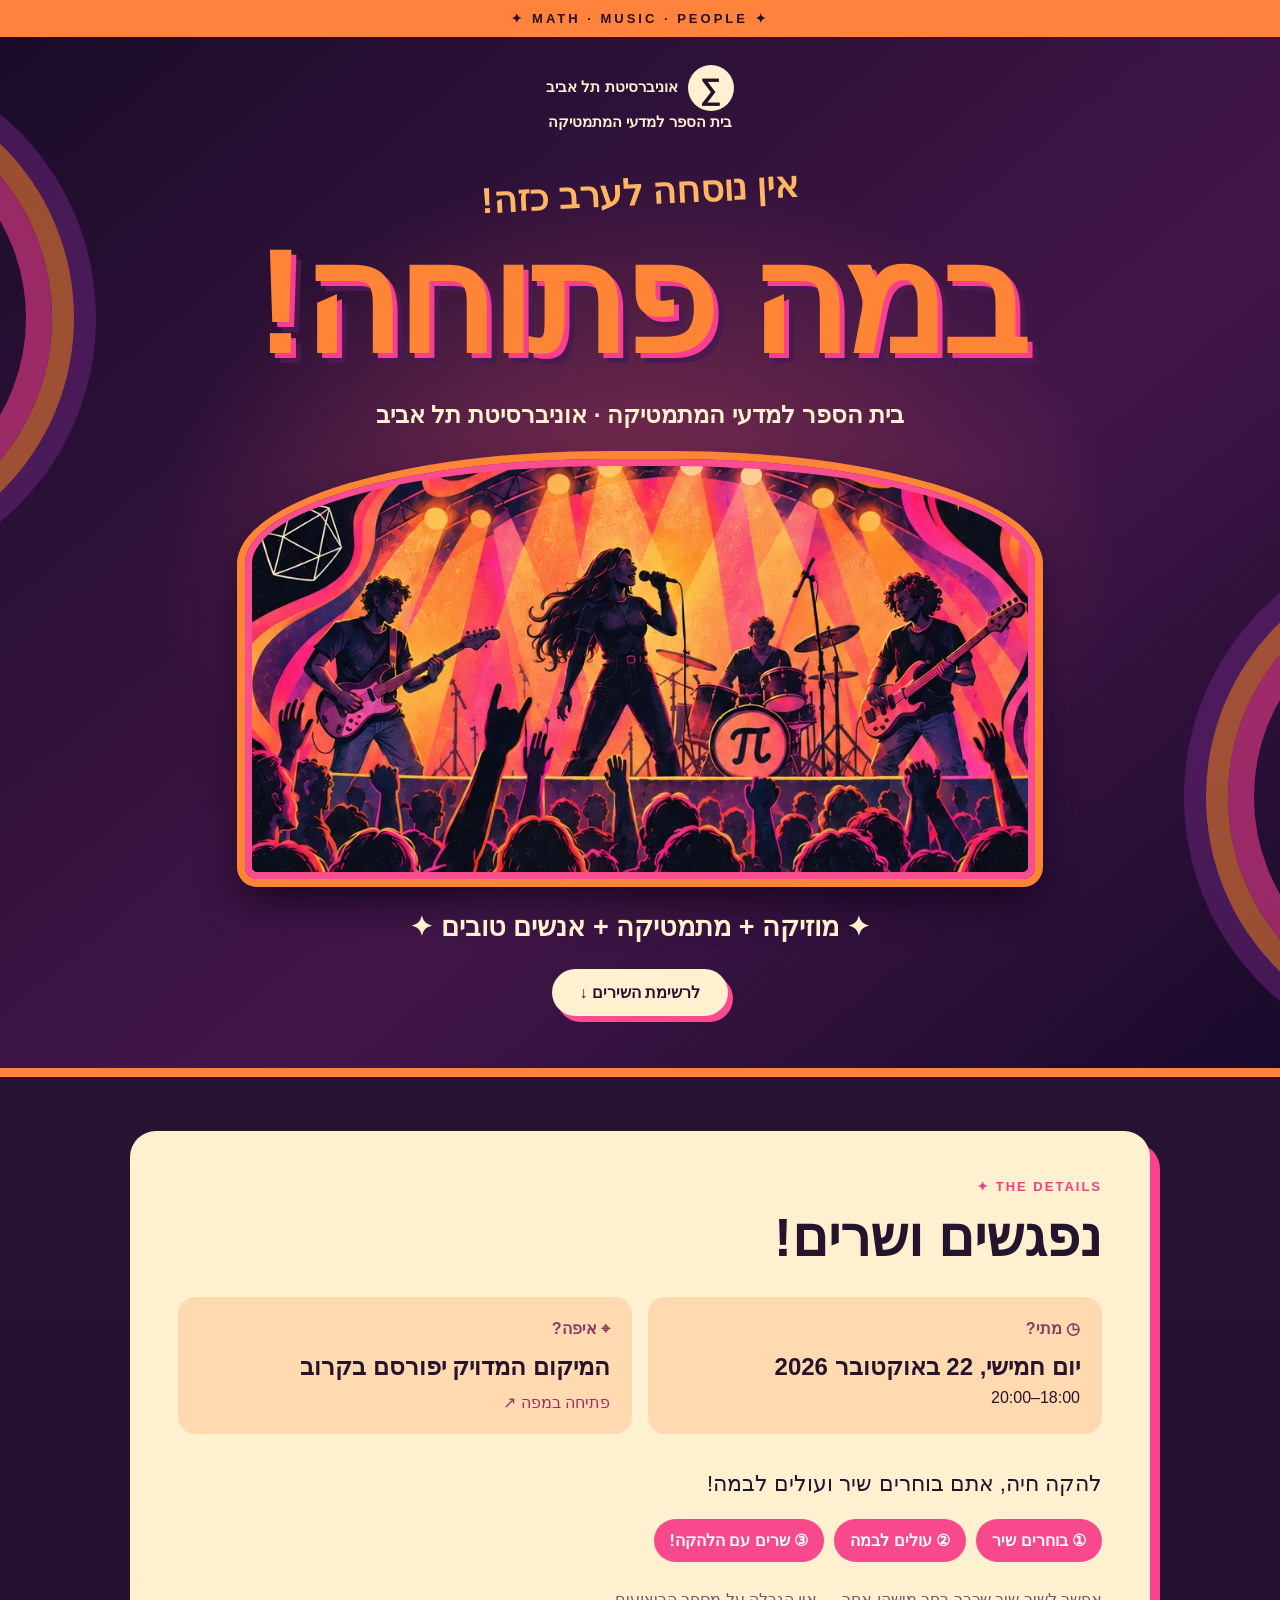
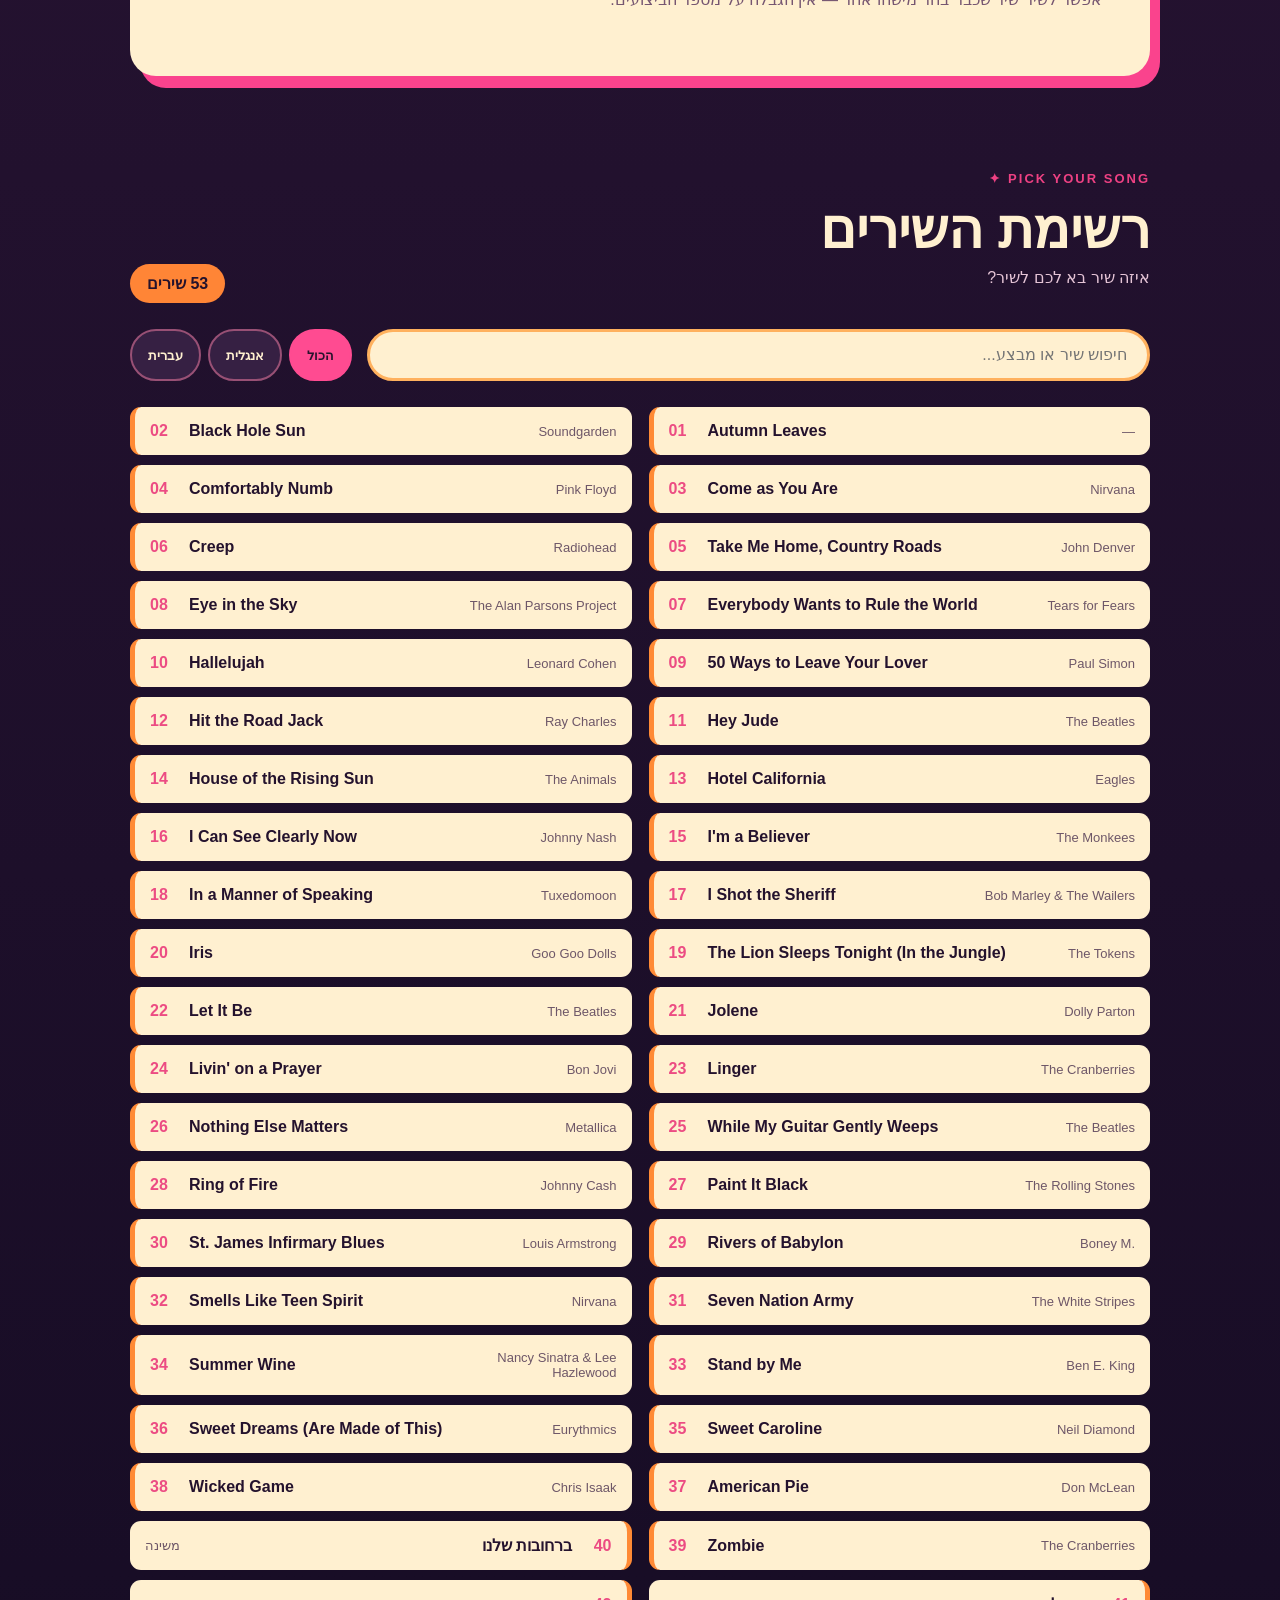
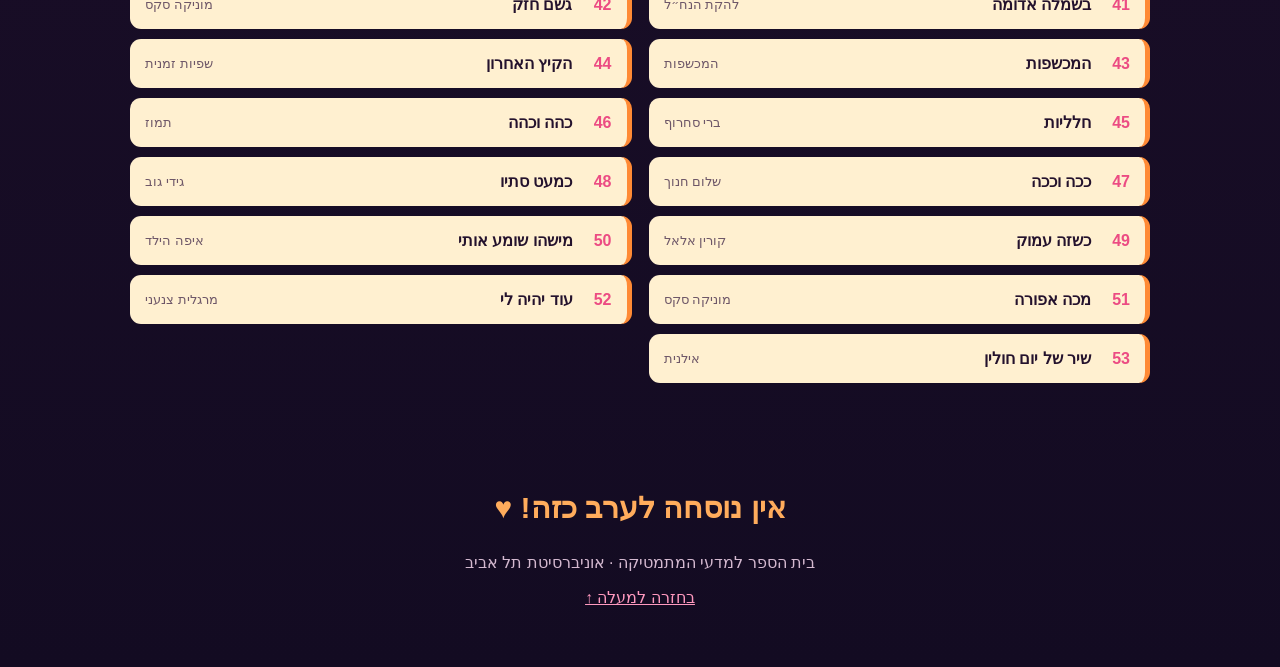
==== index.html @ fc7d05d4 "Add files via upload" ====
<!doctype html><html lang="he" dir="rtl"><head><meta charset="utf-8"><meta name="viewport" content="width=device-width,initial-scale=1"><meta name="theme-color" content="#1b0c29"><title>במה פתוחה! | בית הספר למדעי המתמטיקה</title><meta name="description" content="במה פתוחה — פרטי האירוע ורשימת השירים"><link rel="stylesheet" href="style.css"><script defer src="data.js"></script><script defer src="app.js"></script></head><body><div class="ticker">✦ MATH · MUSIC · PEOPLE ✦</div><header id="top"><div class="wrap"><div class="brand"><span class="symbol">∑</span>אוניברסיטת תל אביב<br>בית הספר למדעי המתמטיקה</div><p id="tagline" class="tagline"></p><h1 id="title"></h1><p id="organizer" class="organizer"></p><div class="stage" role="img" aria-label="להקה וקהל בהופעה"></div><p class="slogan">✦ מוזיקה + מתמטיקה + אנשים טובים ✦</p><a class="jump" href="#songs">לרשימת השירים ↓</a></div></header><main><div class="wrap"><div id="announcement" class="notice" hidden></div><section class="event"><div class="kicker">THE DETAILS ✦</div><h2>נפגשים ושרים!</h2><div class="details"><div class="detail"><small>◷ מתי?</small><strong id="date"></strong><p id="time"></p></div><div class="detail"><small>⌖ איפה?</small><strong id="location"></strong><a id="map" hidden target="_blank" rel="noopener noreferrer">פתיחה במפה ↗</a></div></div><p class="intro" id="intro"></p><div class="steps"><span>① בוחרים שיר</span><span>② עולים לבמה</span><span>③ שרים עם הלהקה!</span></div><p class="note" id="note"></p></section><section id="songs"><div class="kicker">PICK YOUR SONG ✦</div><div class="heading"><div><h2>רשימת השירים</h2><p>איזה שיר בא לכם לשיר?</p></div><b id="count"></b></div><div class="tools"><input id="search" type="search" placeholder="חיפוש שיר או מבצע..." aria-label="חיפוש שיר או מבצע"><div class="filters"><button data-lang="all" class="active">הכול</button><button data-lang="en">אנגלית</button><button data-lang="he">עברית</button></div></div><div id="list" class="song-list"></div><p id="empty" hidden>לא נמצאו שירים.</p></section><footer><h2>אין נוסחה לערב כזה! ♥</h2><p id="contact" hidden></p><p>בית הספר למדעי המתמטיקה · אוניברסיטת תל אביב</p><a href="#top">בחזרה למעלה ↑</a></footer></div></main></body></html>
---- style.css ----
*{box-sizing:border-box}html{scroll-behavior:smooth}body{margin:0;background:#1b0c29;color:#fff0d0;font-family:Arial,sans-serif}a{color:inherit}.wrap{width:min(1020px,calc(100% - 34px));margin:auto}.ticker{text-align:center;background:#ff833c;color:#27112d;padding:11px;font-size:13px;letter-spacing:3px;font-weight:900}header{overflow:hidden;position:relative;background:radial-gradient(ellipse at center,#82304f 0,transparent 53%),linear-gradient(140deg,#1b0c29,#421649 60%,#190a2a);border-bottom:9px solid #ff833c}header:before,header:after{content:'';position:absolute;border:26px solid #fc4193;box-shadow:0 0 0 22px #ff8635,0 0 0 44px #672477;width:390px;height:390px;border-radius:50%;opacity:.55}header:before{left:-390px;top:60px}header:after{right:-390px;bottom:50px}header .wrap{position:relative;z-index:1;text-align:center;padding:28px 0 52px}.brand{font-size:15px;line-height:1.5;font-weight:700}.symbol{display:inline-grid;place-items:center;width:46px;height:46px;border-radius:50%;background:#fff0d0;color:#22102c;font-size:30px;margin-left:10px;vertical-align:middle}.tagline{font-size:clamp(22px,4vw,36px);color:#ffb663;font-weight:900;margin:38px 0 5px;transform:rotate(-3deg)}h1{font-size:clamp(70px,14vw,150px);margin:0;line-height:1.1;color:#ff8536;text-shadow:5px 5px #fa3e8f,10px 10px #4a194f;letter-spacing:-4px}.organizer{font-weight:900;font-size:clamp(17px,2.5vw,24px);margin:17px 0 30px}.stage{height:clamp(230px,41vw,420px);width:min(790px,100%);margin:auto;background:url('assets/stage.webp') center 50%/cover;border:7px solid #fa4c91;border-radius:46% 46% 12px 12px/25% 25% 12px 12px;box-shadow:0 0 0 8px #ff8536,0 20px 40px #14051f}.slogan{font-size:clamp(18px,3vw,27px);font-weight:900;margin:32px 0 26px}.jump{display:inline-block;padding:14px 28px;background:#fff0d0;color:#28142f;border-radius:50px;font-weight:900;text-decoration:none;box-shadow:5px 6px #ff4a90}main{background:linear-gradient(#271332,#130b22)}main .wrap{padding-top:54px}.notice{background:#ffc56e;color:#24122c;padding:18px 22px;border-radius:16px;font-weight:bold;margin-bottom:25px}.event{background:#fff0d0;color:#24142d;border-radius:26px;padding:clamp(24px,5vw,48px);box-shadow:10px 12px #fa438d}.kicker{color:#ee4183;font-weight:900;letter-spacing:2px;font-size:13px}h2{font-size:clamp(33px,6vw,54px);margin:12px 0 28px}.details{display:grid;grid-template-columns:1fr 1fr;gap:16px}.detail{background:#ffdab0;border-radius:17px;padding:22px;min-height:130px}.detail small{display:block;font-size:16px;color:#8a3b62;font-weight:900;margin-bottom:15px}.detail strong{display:block;font-size:clamp(17px,2.3vw,24px)}.detail p{margin:8px 0 0}.detail a{display:block;color:#a02d67;margin-top:12px}.intro{font-size:22px;line-height:1.6;margin:32px 0 18px}.steps{display:flex;gap:10px;flex-wrap:wrap}.steps span{background:#f8498d;color:white;border-radius:30px;padding:12px 16px;font-weight:900}.note{color:#765671;line-height:1.6;margin-top:25px}#songs{padding:95px 0 35px}.heading{display:flex;justify-content:space-between;align-items:end;gap:12px}.heading h2{margin-bottom:7px}.heading p{color:#e5c4d6;margin-top:0}#count{background:#ff8536;color:#24122c;border-radius:30px;padding:10px 17px;white-space:nowrap}.tools{display:flex;flex-wrap:wrap;gap:15px;justify-content:space-between;margin:26px 0}.tools input{flex:1;min-width:230px;background:#fff0d0;border:3px solid #ffb15e;border-radius:40px;padding:14px 20px;font:inherit;font-size:16px}.filters{display:flex;gap:7px}.filters button{background:#362043;color:#fff0d0;border:2px solid #985075;border-radius:30px;padding:11px 16px;cursor:pointer;font-weight:900}.filters button.active{background:#ff4b91;color:#28132d;border-color:#ff4b91}.song-list{display:grid;grid-template-columns:1fr 1fr;gap:10px 17px}.song{display:flex;gap:10px;align-items:center;background:#fff0d0;color:#24122d;padding:15px;border-radius:11px;min-width:0;border-right:5px solid #ff8a35}.song[dir=ltr]{border-right:0;border-left:5px solid #ff8a35}.num{color:#ec4c83;font-weight:900;min-width:29px}.name{flex:1;overflow-wrap:anywhere}.artist{color:#6e5768;font-size:13px;max-width:39%;text-align:end;overflow-wrap:anywhere}footer{text-align:center;padding:60px 0;color:#d4b9d0}footer h2{color:#ffac5c;font-size:30px}footer a{color:#ff99bf}@media(max-width:680px){.song-list{grid-template-columns:1fr}.details{grid-template-columns:1fr}.heading{align-items:center}.tools input{width:100%}.filters{width:100%}.filters button{flex:1}.song{padding:13px}.stage{height:230px}h1{letter-spacing:-2px}}
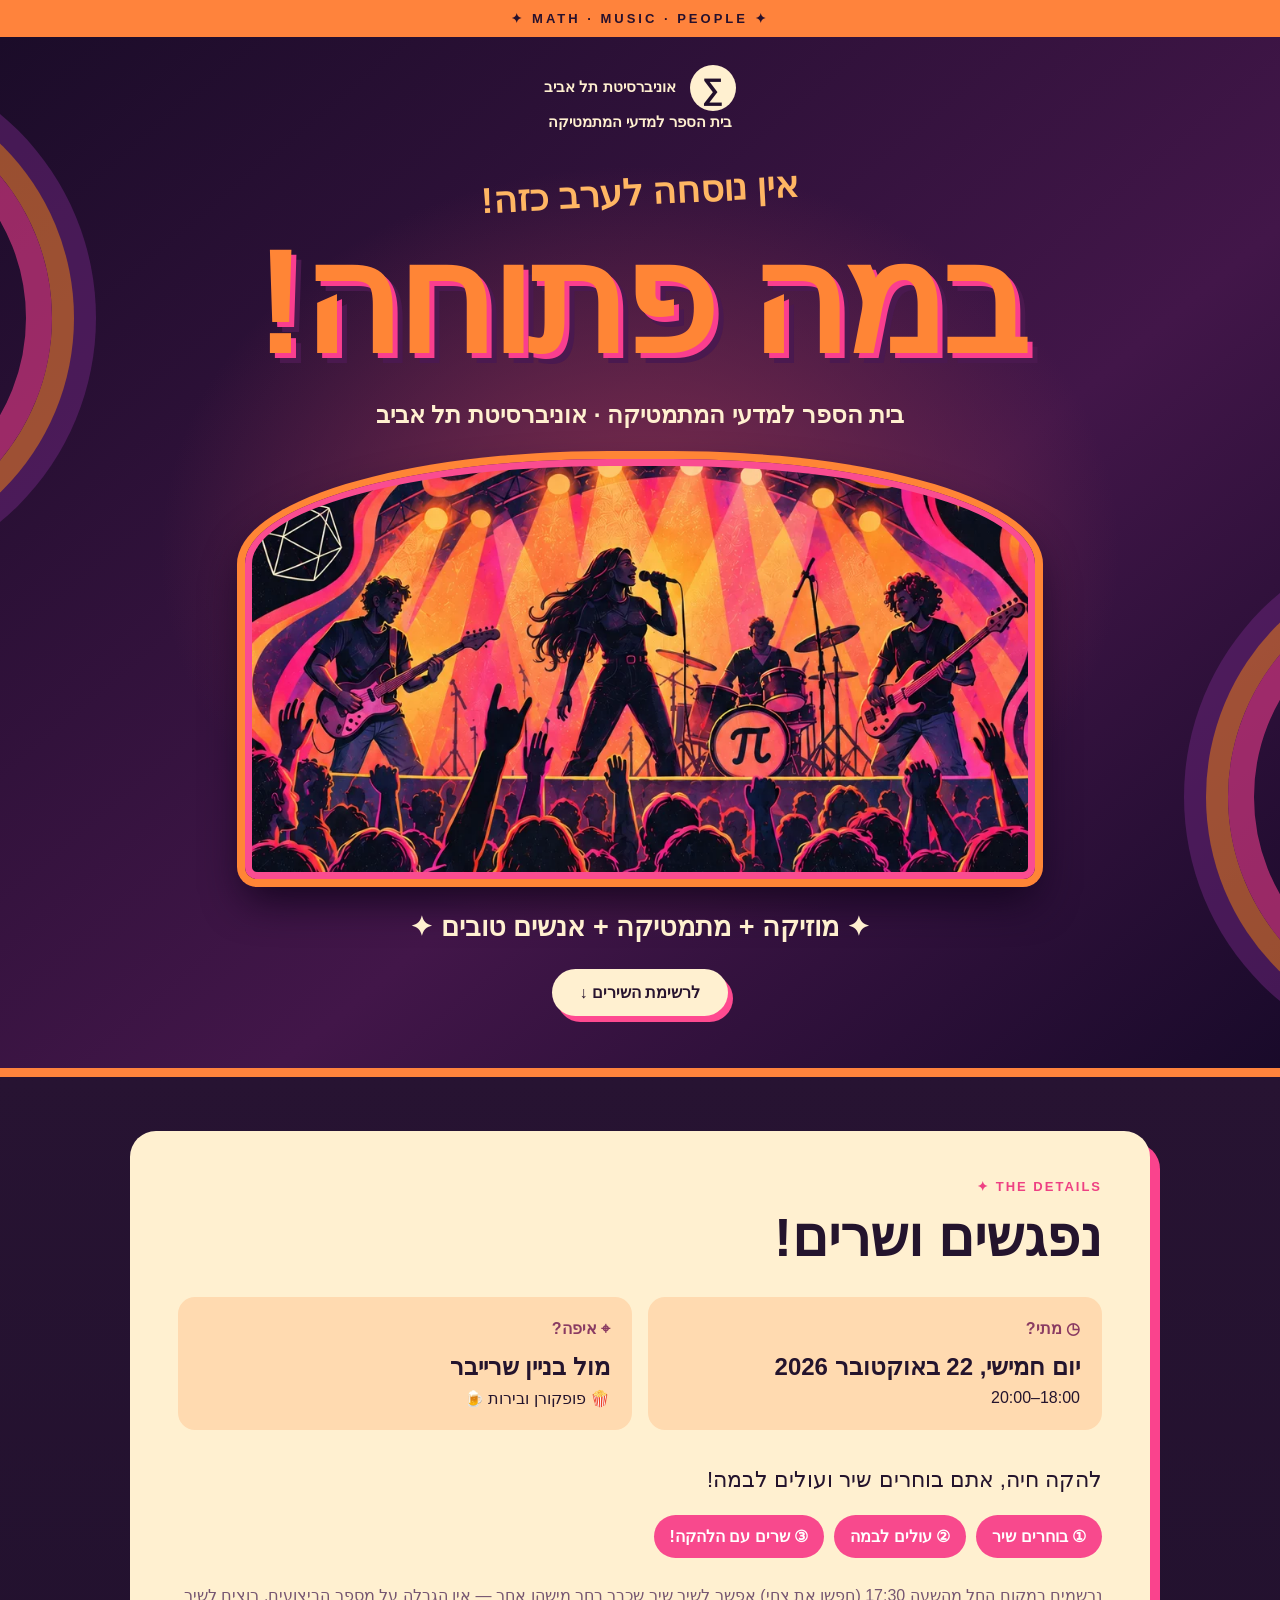
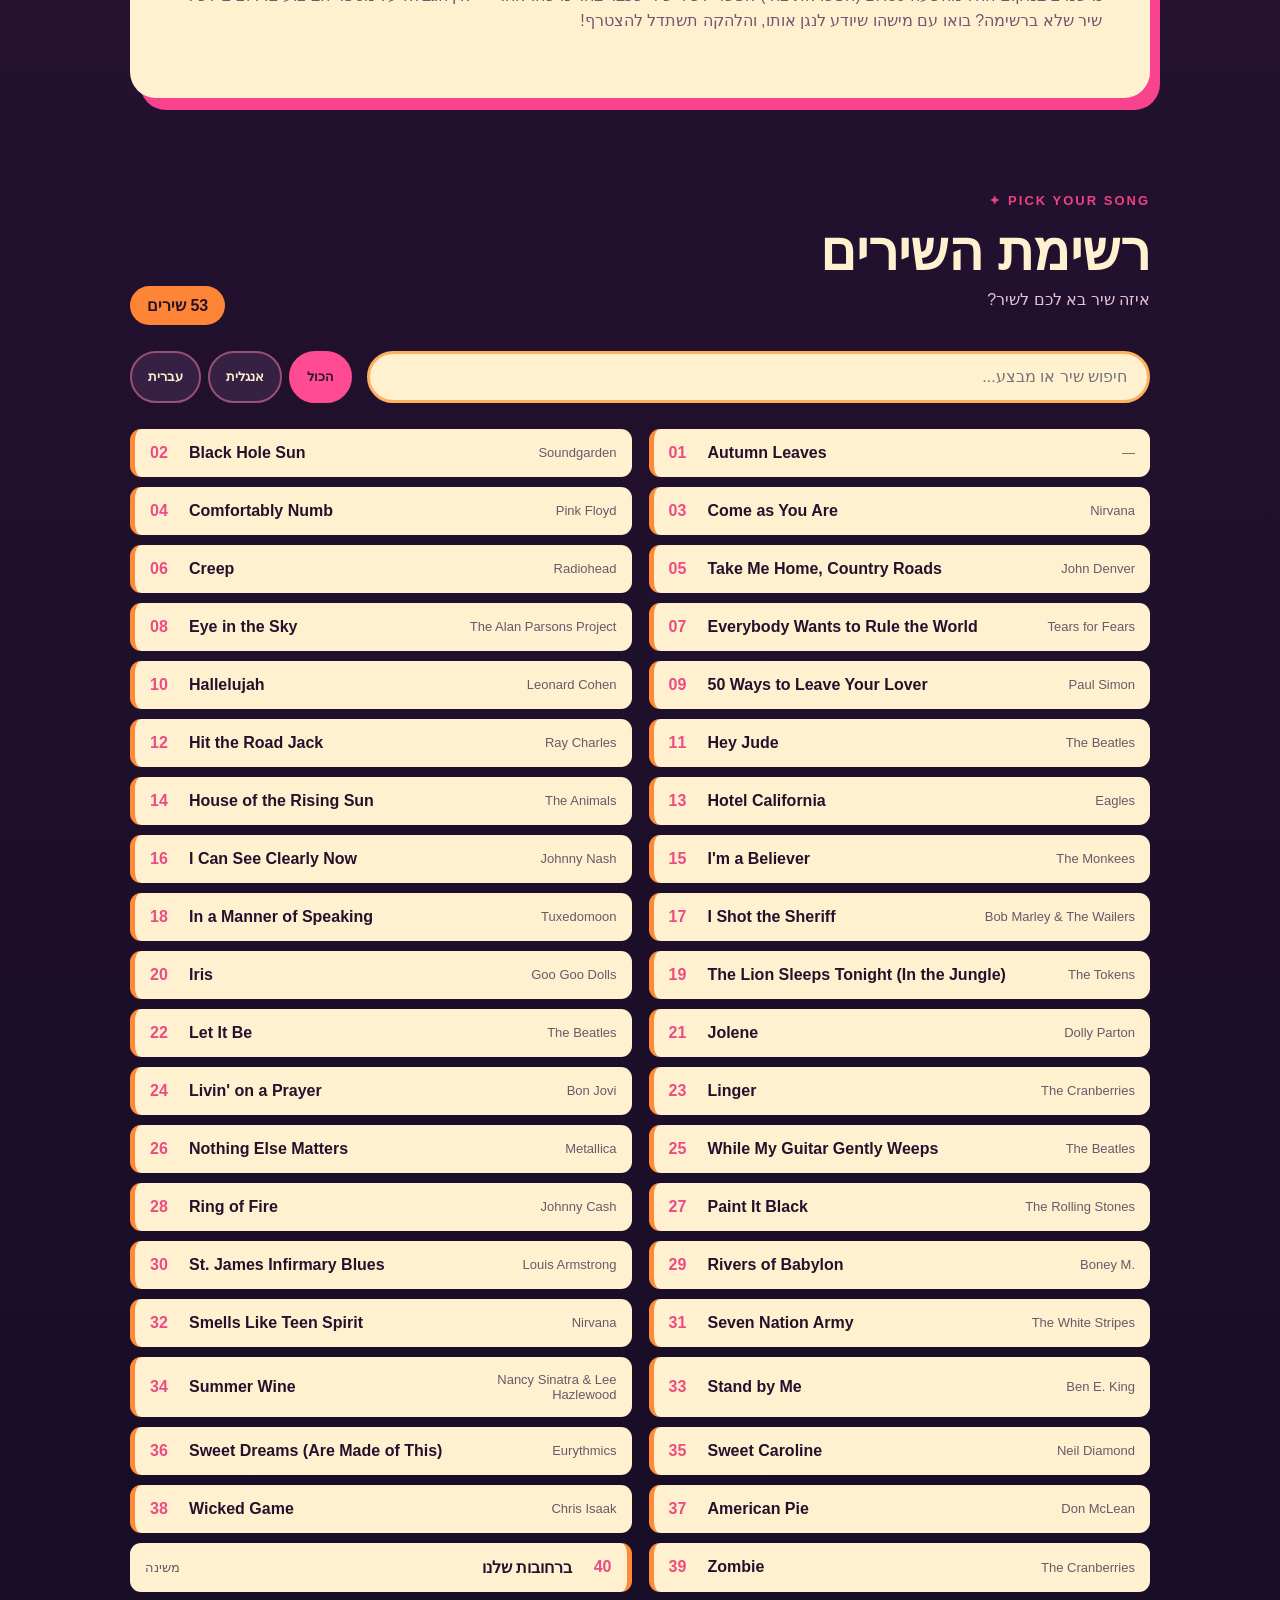
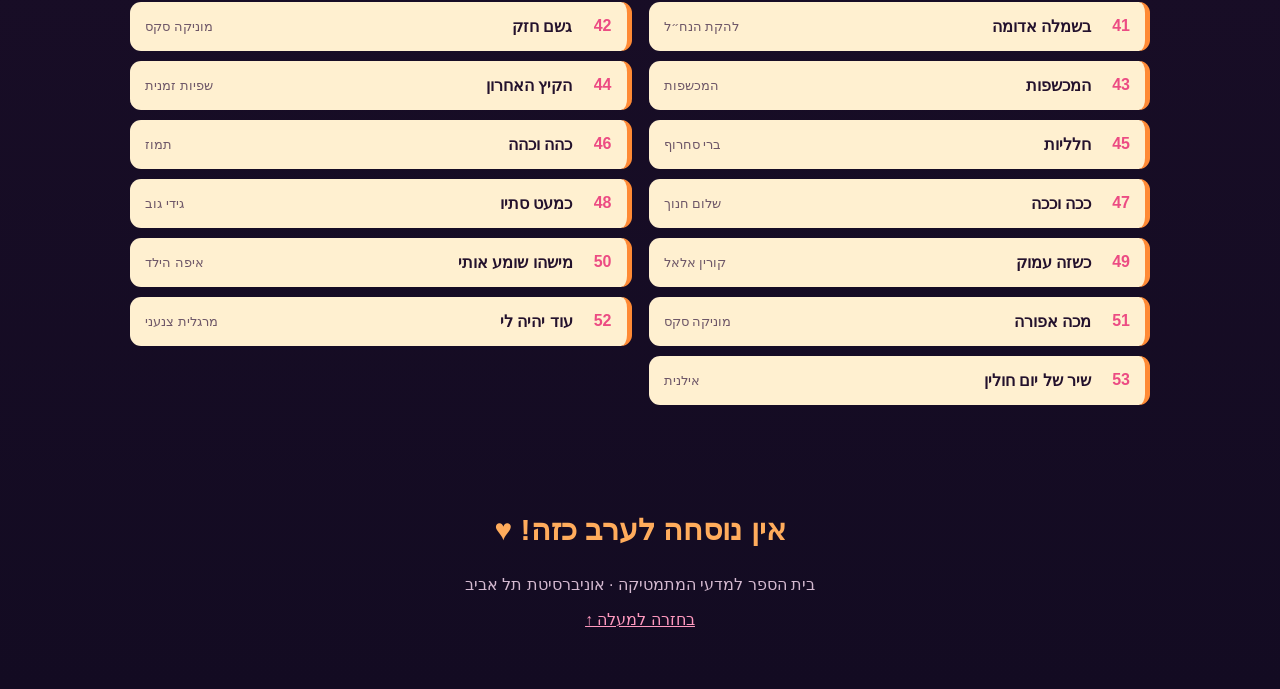
==== commit bc28d05a: "Update index.html" ====
--- a/index.html
+++ b/index.html
@@ -1 +1,151 @@
-<!doctype html><html lang="he" dir="rtl"><head><meta charset="utf-8"><meta name="viewport" content="width=device-width,initial-scale=1"><meta name="theme-color" content="#1b0c29"><title>במה פתוחה! | בית הספר למדעי המתמטיקה</title><meta name="description" content="במה פתוחה — פרטי האירוע ורשימת השירים"><link rel="stylesheet" href="style.css"><script defer src="data.js"></script><script defer src="app.js"></script></head><body><div class="ticker">✦ MATH · MUSIC · PEOPLE ✦</div><header id="top"><div class="wrap"><div class="brand"><span class="symbol">∑</span>אוניברסיטת תל אביב<br>בית הספר למדעי המתמטיקה</div><p id="tagline" class="tagline"></p><h1 id="title"></h1><p id="organizer" class="organizer"></p><div class="stage" role="img" aria-label="להקה וקהל בהופעה"></div><p class="slogan">✦ מוזיקה + מתמטיקה + אנשים טובים ✦</p><a class="jump" href="#songs">לרשימת השירים ↓</a></div></header><main><div class="wrap"><div id="announcement" class="notice" hidden></div><section class="event"><div class="kicker">THE DETAILS ✦</div><h2>נפגשים ושרים!</h2><div class="details"><div class="detail"><small>◷ מתי?</small><strong id="date"></strong><p id="time"></p></div><div class="detail"><small>⌖ איפה?</small><strong id="location"></strong><a id="map" hidden target="_blank" rel="noopener noreferrer">פתיחה במפה ↗</a></div></div><p class="intro" id="intro"></p><div class="steps"><span>① בוחרים שיר</span><span>② עולים לבמה</span><span>③ שרים עם הלהקה!</span></div><p class="note" id="note"></p></section><section id="songs"><div class="kicker">PICK YOUR SONG ✦</div><div class="heading"><div><h2>רשימת השירים</h2><p>איזה שיר בא לכם לשיר?</p></div><b id="count"></b></div><div class="tools"><input id="search" type="search" placeholder="חיפוש שיר או מבצע..." aria-label="חיפוש שיר או מבצע"><div class="filters"><button data-lang="all" class="active">הכול</button><button data-lang="en">אנגלית</button><button data-lang="he">עברית</button></div></div><div id="list" class="song-list"></div><p id="empty" hidden>לא נמצאו שירים.</p></section><footer><h2>אין נוסחה לערב כזה! ♥</h2><p id="contact" hidden></p><p>בית הספר למדעי המתמטיקה · אוניברסיטת תל אביב</p><a href="#top">בחזרה למעלה ↑</a></footer></div></main></body></html>
+
+<!doctype html>
+<html lang="he" dir="rtl">
+<head>
+  <meta charset="utf-8">
+  <meta name="viewport" content="width=device-width,initial-scale=1">
+  <meta name="theme-color" content="#1b0c29">
+
+  <title>במה פתוחה! | בית הספר למדעי המתמטיקה</title>
+
+  <meta name="description"
+        content="במה פתוחה — פרטי האירוע ורשימת השירים">
+
+  <link rel="stylesheet" href="style.css">
+  <script defer src="data.js"></script>
+  <script defer src="app.js"></script>
+</head>
+
+<body>
+
+  <div class="ticker">
+    ✦ MATH · MUSIC · PEOPLE ✦
+  </div>
+
+  <header id="top">
+    <div class="wrap">
+
+      <div class="brand">
+        <span class="symbol">∑</span>
+        אוניברסיטת תל אביב<br>
+        בית הספר למדעי המתמטיקה
+      </div>
+
+      <p id="tagline" class="tagline"></p>
+      <h1 id="title"></h1>
+      <p id="organizer" class="organizer"></p>
+
+      <div class="stage"
+           role="img"
+           aria-label="להקה וקהל בהופעה"></div>
+
+      <p class="slogan">
+        ✦ מוזיקה + מתמטיקה + אנשים טובים ✦
+      </p>
+
+      <a class="jump" href="#songs">
+        לרשימת השירים ↓
+      </a>
+
+    </div>
+  </header>
+
+  <main>
+    <div class="wrap">
+
+      <div id="announcement"
+           class="notice"
+           hidden></div>
+
+      <section class="event">
+
+        <div class="kicker">
+          THE DETAILS ✦
+        </div>
+
+        <h2>נפגשים ושרים!</h2>
+
+        <div class="details">
+
+          <div class="detail">
+            <small>◷ מתי?</small>
+            <strong id="date"></strong>
+            <p id="time"></p>
+          </div>
+
+          <div class="detail">
+            <small>⌖ איפה?</small>
+            <strong id="location"></strong>
+            <p>🍿 פופקורן ובירות 🍺</p>
+          </div>
+
+        </div>
+
+        <p class="intro" id="intro"></p>
+
+        <div class="steps">
+          <span>① בוחרים שיר</span>
+          <span>② עולים לבמה</span>
+          <span>③ שרים עם הלהקה!</span>
+        </div>
+
+        <p class="note" id="note"></p>
+
+      </section>
+
+      <section id="songs">
+
+        <div class="kicker">
+          PICK YOUR SONG ✦
+        </div>
+
+        <div class="heading">
+          <div>
+            <h2>רשימת השירים</h2>
+            <p>איזה שיר בא לכם לשיר?</p>
+          </div>
+          <b id="count"></b>
+        </div>
+
+        <div class="tools">
+
+          <input id="search"
+                 type="search"
+                 placeholder="חיפוש שיר או מבצע..."
+                 aria-label="חיפוש שיר או מבצע">
+
+          <div class="filters">
+            <button data-lang="all" class="active">הכול</button>
+            <button data-lang="en">אנגלית</button>
+            <button data-lang="he">עברית</button>
+          </div>
+
+        </div>
+
+        <div id="list" class="song-list"></div>
+
+        <p id="empty" hidden>
+          לא נמצאו שירים.
+        </p>
+
+      </section>
+
+      <footer>
+        <h2>אין נוסחה לערב כזה! ♥</h2>
+
+        <p id="contact" hidden></p>
+
+        <p>
+          בית הספר למדעי המתמטיקה · אוניברסיטת תל אביב
+        </p>
+
+        <a href="#top">
+          בחזרה למעלה ↑
+        </a>
+      </footer>
+
+    </div>
+  </main>
+
+</body>
+</html>
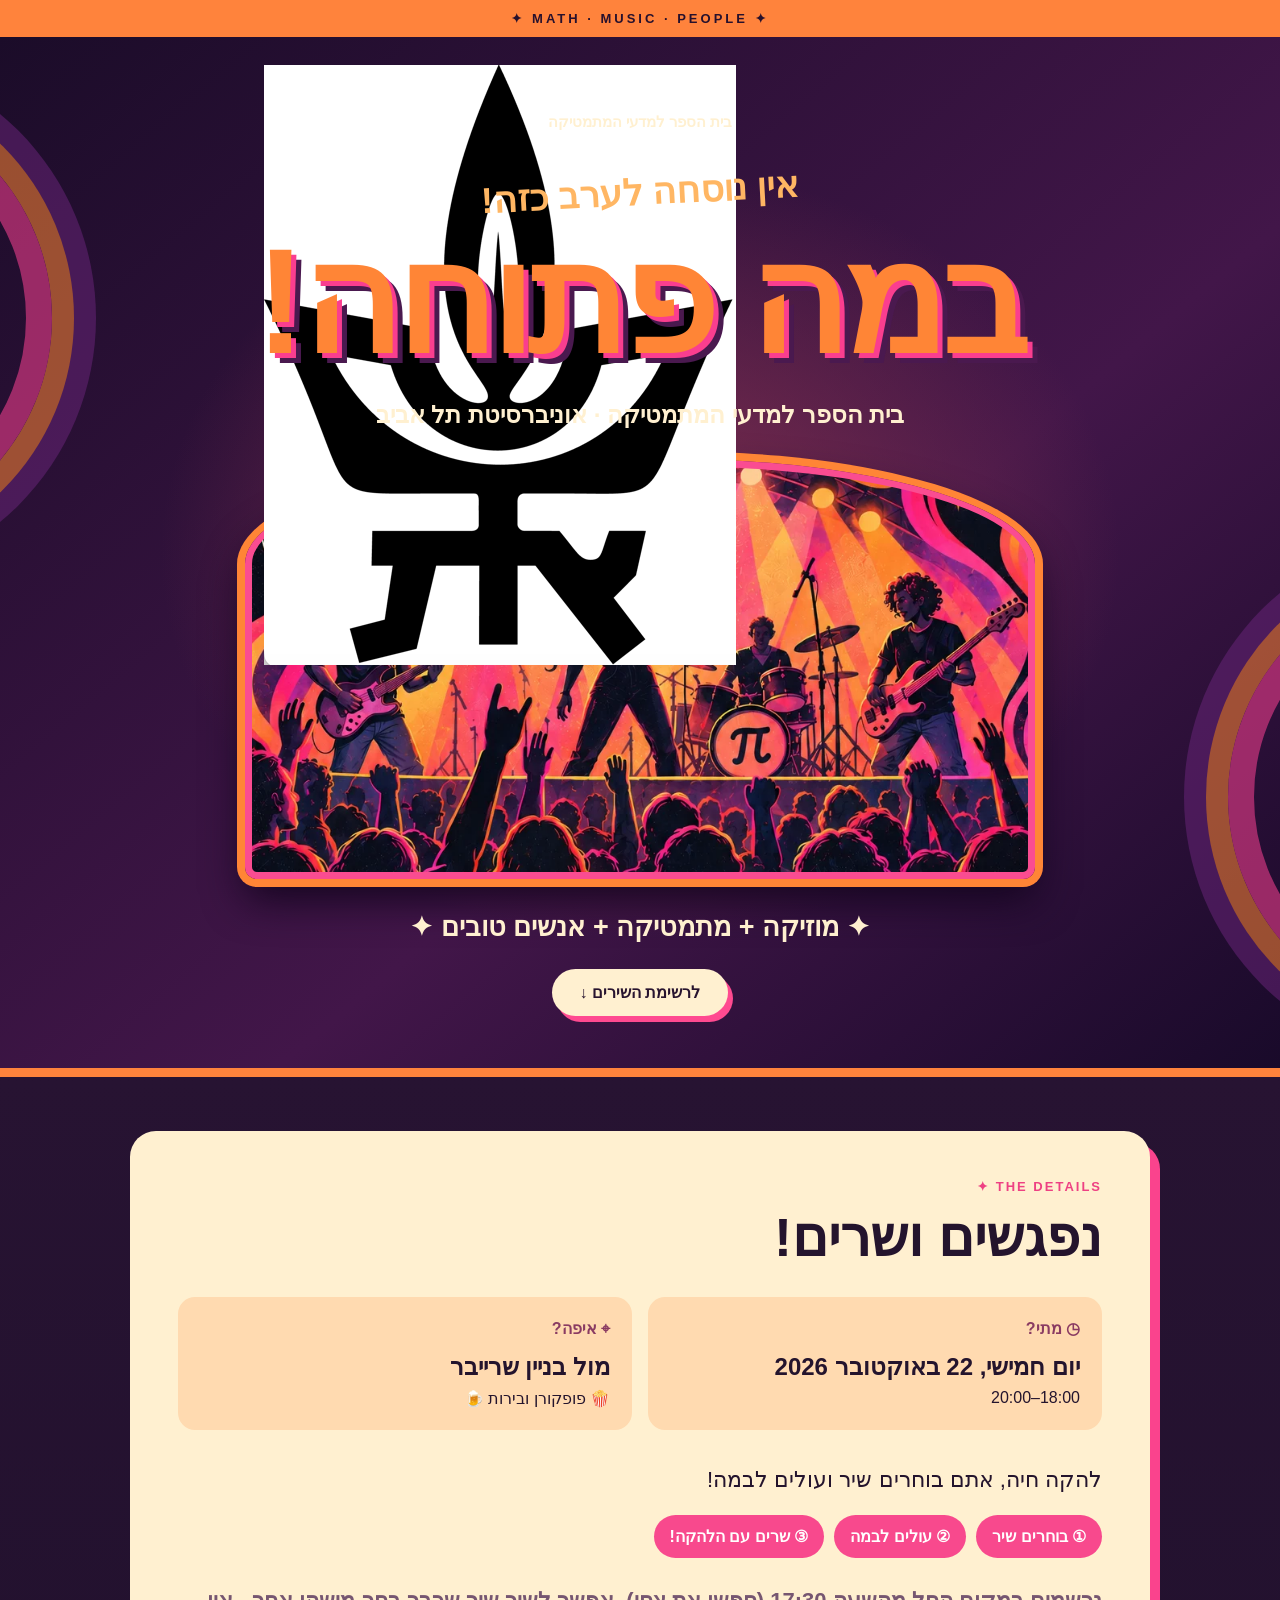
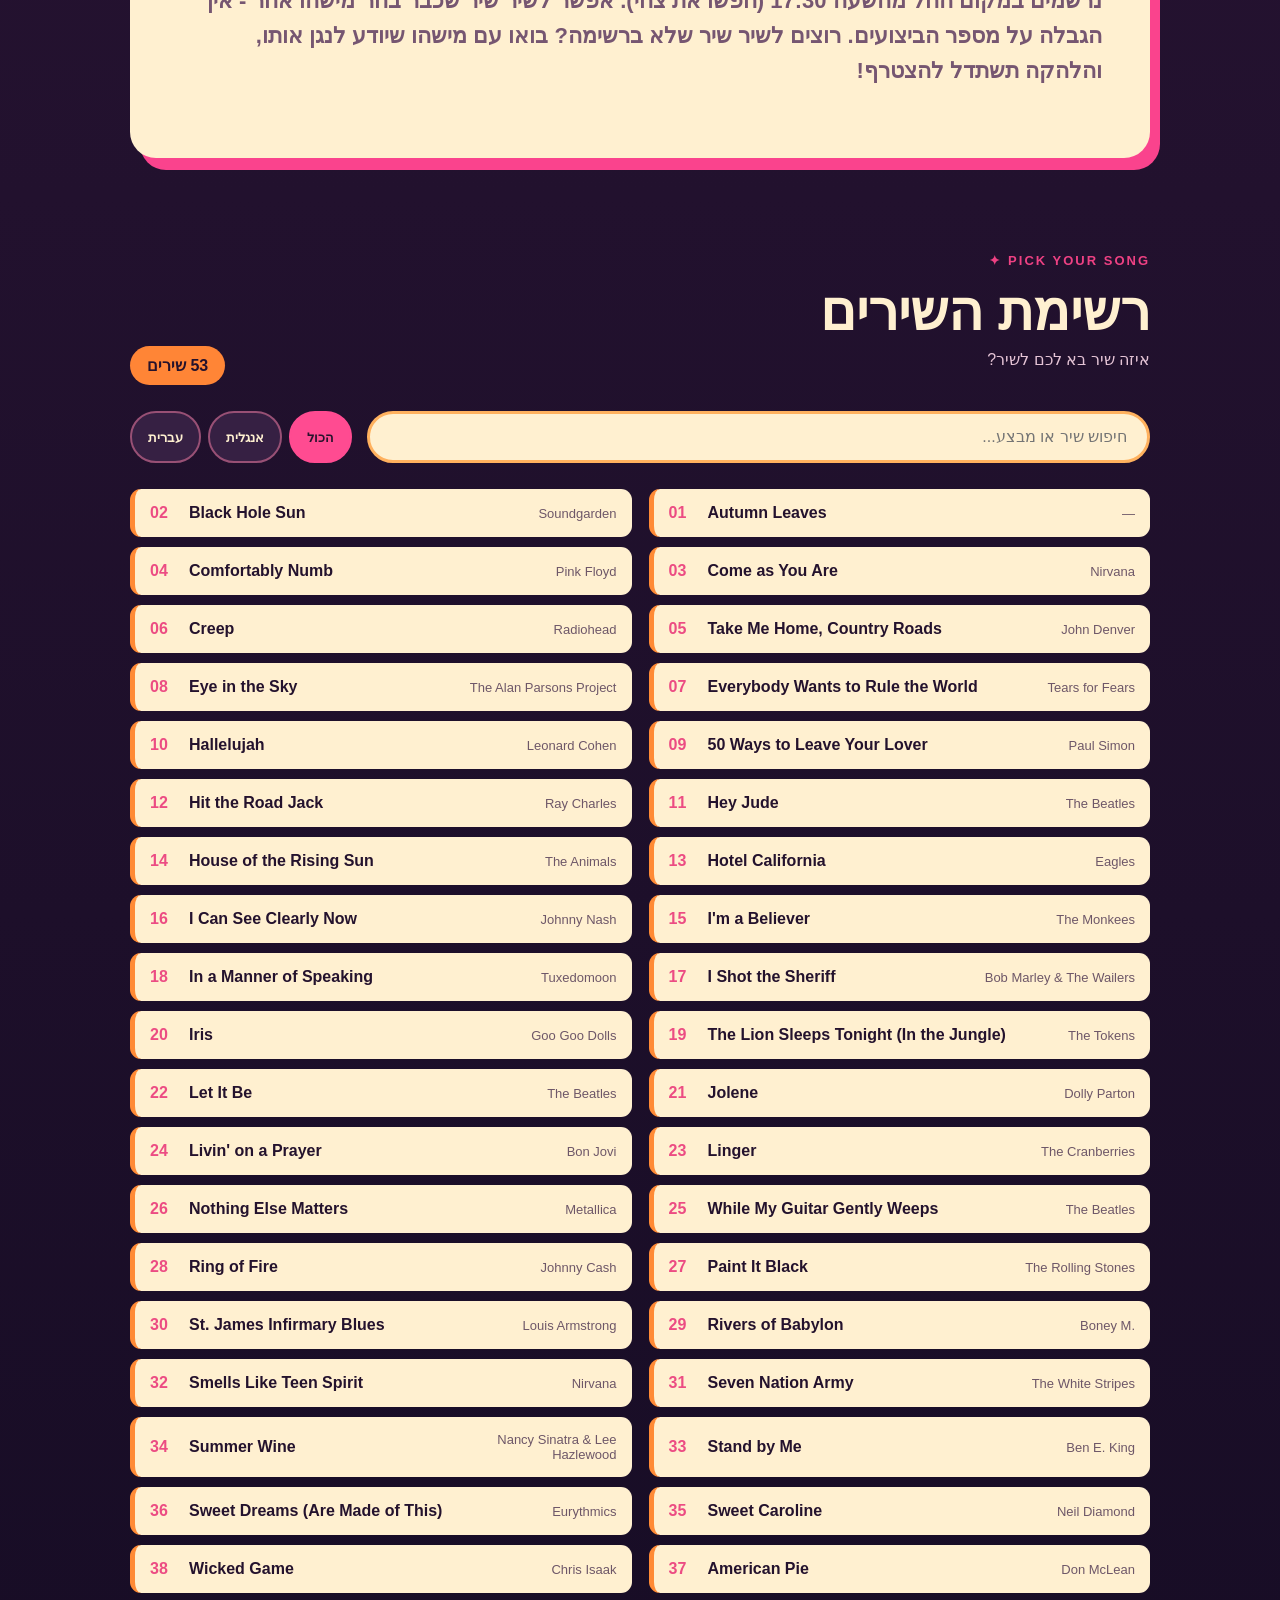
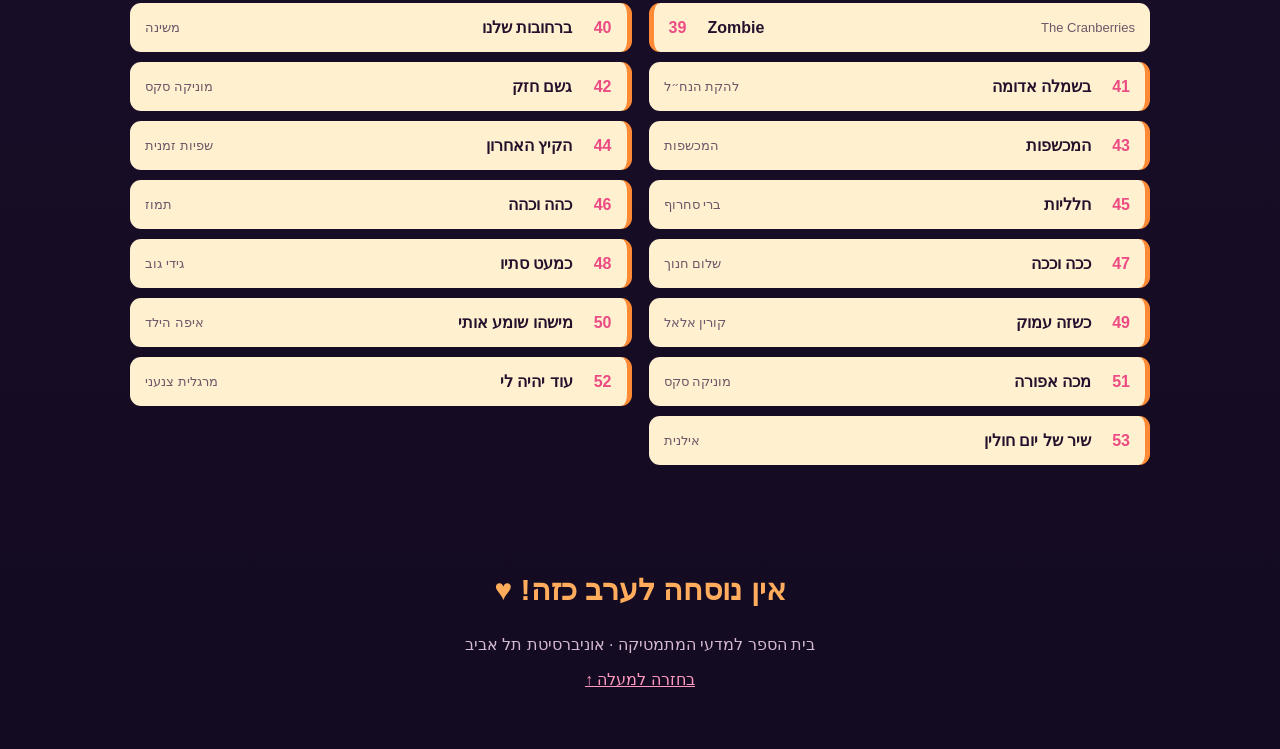
==== commit 2e24a632: "Update index.html" ====
--- a/index.html
+++ b/index.html
@@ -25,8 +25,10 @@
   <header id="top">
     <div class="wrap">
 
-      <div class="brand">
-        <span class="symbol">∑</span>
+      <div class="brand"> 
+<span class="symbol">
+  <img src="assets/tau-logo.png" alt="סמל אוניברסיטת תל אביב">
+</span>
         אוניברסיטת תל אביב<br>
         בית הספר למדעי המתמטיקה
       </div>
--- a/style.css
+++ b/style.css
@@ -1 +1,443 @@
-*{box-sizing:border-box}html{scroll-behavior:smooth}body{margin:0;background:#1b0c29;color:#fff0d0;font-family:Arial,sans-serif}a{color:inherit}.wrap{width:min(1020px,calc(100% - 34px));margin:auto}.ticker{text-align:center;background:#ff833c;color:#27112d;padding:11px;font-size:13px;letter-spacing:3px;font-weight:900}header{overflow:hidden;position:relative;background:radial-gradient(ellipse at center,#82304f 0,transparent 53%),linear-gradient(140deg,#1b0c29,#421649 60%,#190a2a);border-bottom:9px solid #ff833c}header:before,header:after{content:'';position:absolute;border:26px solid #fc4193;box-shadow:0 0 0 22px #ff8635,0 0 0 44px #672477;width:390px;height:390px;border-radius:50%;opacity:.55}header:before{left:-390px;top:60px}header:after{right:-390px;bottom:50px}header .wrap{position:relative;z-index:1;text-align:center;padding:28px 0 52px}.brand{font-size:15px;line-height:1.5;font-weight:700}.symbol{display:inline-grid;place-items:center;width:46px;height:46px;border-radius:50%;background:#fff0d0;color:#22102c;font-size:30px;margin-left:10px;vertical-align:middle}.tagline{font-size:clamp(22px,4vw,36px);color:#ffb663;font-weight:900;margin:38px 0 5px;transform:rotate(-3deg)}h1{font-size:clamp(70px,14vw,150px);margin:0;line-height:1.1;color:#ff8536;text-shadow:5px 5px #fa3e8f,10px 10px #4a194f;letter-spacing:-4px}.organizer{font-weight:900;font-size:clamp(17px,2.5vw,24px);margin:17px 0 30px}.stage{height:clamp(230px,41vw,420px);width:min(790px,100%);margin:auto;background:url('assets/stage.webp') center 50%/cover;border:7px solid #fa4c91;border-radius:46% 46% 12px 12px/25% 25% 12px 12px;box-shadow:0 0 0 8px #ff8536,0 20px 40px #14051f}.slogan{font-size:clamp(18px,3vw,27px);font-weight:900;margin:32px 0 26px}.jump{display:inline-block;padding:14px 28px;background:#fff0d0;color:#28142f;border-radius:50px;font-weight:900;text-decoration:none;box-shadow:5px 6px #ff4a90}main{background:linear-gradient(#271332,#130b22)}main .wrap{padding-top:54px}.notice{background:#ffc56e;color:#24122c;padding:18px 22px;border-radius:16px;font-weight:bold;margin-bottom:25px}.event{background:#fff0d0;color:#24142d;border-radius:26px;padding:clamp(24px,5vw,48px);box-shadow:10px 12px #fa438d}.kicker{color:#ee4183;font-weight:900;letter-spacing:2px;font-size:13px}h2{font-size:clamp(33px,6vw,54px);margin:12px 0 28px}.details{display:grid;grid-template-columns:1fr 1fr;gap:16px}.detail{background:#ffdab0;border-radius:17px;padding:22px;min-height:130px}.detail small{display:block;font-size:16px;color:#8a3b62;font-weight:900;margin-bottom:15px}.detail strong{display:block;font-size:clamp(17px,2.3vw,24px)}.detail p{margin:8px 0 0}.detail a{display:block;color:#a02d67;margin-top:12px}.intro{font-size:22px;line-height:1.6;margin:32px 0 18px}.steps{display:flex;gap:10px;flex-wrap:wrap}.steps span{background:#f8498d;color:white;border-radius:30px;padding:12px 16px;font-weight:900}.note{color:#765671;line-height:1.6;margin-top:25px}#songs{padding:95px 0 35px}.heading{display:flex;justify-content:space-between;align-items:end;gap:12px}.heading h2{margin-bottom:7px}.heading p{color:#e5c4d6;margin-top:0}#count{background:#ff8536;color:#24122c;border-radius:30px;padding:10px 17px;white-space:nowrap}.tools{display:flex;flex-wrap:wrap;gap:15px;justify-content:space-between;margin:26px 0}.tools input{flex:1;min-width:230px;background:#fff0d0;border:3px solid #ffb15e;border-radius:40px;padding:14px 20px;font:inherit;font-size:16px}.filters{display:flex;gap:7px}.filters button{background:#362043;color:#fff0d0;border:2px solid #985075;border-radius:30px;padding:11px 16px;cursor:pointer;font-weight:900}.filters button.active{background:#ff4b91;color:#28132d;border-color:#ff4b91}.song-list{display:grid;grid-template-columns:1fr 1fr;gap:10px 17px}.song{display:flex;gap:10px;align-items:center;background:#fff0d0;color:#24122d;padding:15px;border-radius:11px;min-width:0;border-right:5px solid #ff8a35}.song[dir=ltr]{border-right:0;border-left:5px solid #ff8a35}.num{color:#ec4c83;font-weight:900;min-width:29px}.name{flex:1;overflow-wrap:anywhere}.artist{color:#6e5768;font-size:13px;max-width:39%;text-align:end;overflow-wrap:anywhere}footer{text-align:center;padding:60px 0;color:#d4b9d0}footer h2{color:#ffac5c;font-size:30px}footer a{color:#ff99bf}@media(max-width:680px){.song-list{grid-template-columns:1fr}.details{grid-template-columns:1fr}.heading{align-items:center}.tools input{width:100%}.filters{width:100%}.filters button{flex:1}.song{padding:13px}.stage{height:230px}h1{letter-spacing:-2px}}
+
+* {
+  box-sizing: border-box;
+}
+
+html {
+  scroll-behavior: smooth;
+}
+
+body {
+  margin: 0;
+  background: #1b0c29;
+  color: #fff0d0;
+  font-family: Arial, sans-serif;
+}
+
+a {
+  color: inherit;
+}
+
+.wrap {
+  width: min(1020px, calc(100% - 34px));
+  margin: auto;
+}
+
+/* Top banner */
+
+.ticker {
+  text-align: center;
+  background: #ff833c;
+  color: #27112d;
+  padding: 11px;
+  font-size: 13px;
+  letter-spacing: 3px;
+  font-weight: 900;
+}
+
+/* Header */
+
+header {
+  overflow: hidden;
+  position: relative;
+  background:
+    radial-gradient(ellipse at center, #82304f 0, transparent 53%),
+    linear-gradient(140deg, #1b0c29, #421649 60%, #190a2a);
+  border-bottom: 9px solid #ff833c;
+}
+
+header:before,
+header:after {
+  content: '';
+  position: absolute;
+  border: 26px solid #fc4193;
+  box-shadow:
+    0 0 0 22px #ff8635,
+    0 0 0 44px #672477;
+  width: 390px;
+  height: 390px;
+  border-radius: 50%;
+  opacity: .55;
+}
+
+header:before {
+  left: -390px;
+  top: 60px;
+}
+
+header:after {
+  right: -390px;
+  bottom: 50px;
+}
+
+header .wrap {
+  position: relative;
+  z-index: 1;
+  text-align: center;
+  padding: 28px 0 52px;
+}
+
+/* University branding */
+
+.brand {
+  font-size: 15px;
+  line-height: 1.5;
+  font-weight: 700;
+}
+
+.symbol {
+  display: inline-grid;
+  place-items: center;
+  width: 46px;
+  height: 46px;
+  border-radius: 50%;
+  background: #fff0d0;
+  color: #22102c;
+  font-size: 30px;
+  margin-left: 10px;
+  vertical-align: middle;
+}
+
+/* Main title */
+
+.tagline {
+  font-size: clamp(22px, 4vw, 36px);
+  color: #ffb663;
+  font-weight: 900;
+  margin: 38px 0 5px;
+  transform: rotate(-3deg);
+}
+
+h1 {
+  font-size: clamp(70px, 14vw, 150px);
+  margin: 0;
+  line-height: 1.1;
+  color: #ff8536;
+  text-shadow:
+    5px 5px #fa3e8f,
+    10px 10px #4a194f;
+  letter-spacing: -4px;
+}
+
+.organizer {
+  font-weight: 900;
+  font-size: clamp(17px, 2.5vw, 24px);
+  margin: 17px 0 30px;
+}
+
+/* Stage illustration */
+
+.stage {
+  height: clamp(230px, 41vw, 420px);
+  width: min(790px, 100%);
+  margin: auto;
+  background: url('assets/stage.webp') center 50% / cover;
+  border: 7px solid #fa4c91;
+  border-radius:
+    46% 46% 12px 12px /
+    25% 25% 12px 12px;
+  box-shadow:
+    0 0 0 8px #ff8536,
+    0 20px 40px #14051f;
+}
+
+.slogan {
+  font-size: clamp(18px, 3vw, 27px);
+  font-weight: 900;
+  margin: 32px 0 26px;
+}
+
+.jump {
+  display: inline-block;
+  padding: 14px 28px;
+  background: #fff0d0;
+  color: #28142f;
+  border-radius: 50px;
+  font-weight: 900;
+  text-decoration: none;
+  box-shadow: 5px 6px #ff4a90;
+}
+
+/* Main content */
+
+main {
+  background: linear-gradient(#271332, #130b22);
+}
+
+main .wrap {
+  padding-top: 54px;
+}
+
+.notice {
+  background: #ffc56e;
+  color: #24122c;
+  padding: 18px 22px;
+  border-radius: 16px;
+  font-weight: bold;
+  margin-bottom: 25px;
+}
+
+/* Event details */
+
+.event {
+  background: #fff0d0;
+  color: #24142d;
+  border-radius: 26px;
+  padding: clamp(24px, 5vw, 48px);
+  box-shadow: 10px 12px #fa438d;
+}
+
+.kicker {
+  color: #ee4183;
+  font-weight: 900;
+  letter-spacing: 2px;
+  font-size: 13px;
+}
+
+h2 {
+  font-size: clamp(33px, 6vw, 54px);
+  margin: 12px 0 28px;
+}
+
+.details {
+  display: grid;
+  grid-template-columns: 1fr 1fr;
+  gap: 16px;
+}
+
+.detail {
+  background: #ffdab0;
+  border-radius: 17px;
+  padding: 22px;
+  min-height: 130px;
+}
+
+.detail small {
+  display: block;
+  font-size: 16px;
+  color: #8a3b62;
+  font-weight: 900;
+  margin-bottom: 15px;
+}
+
+.detail strong {
+  display: block;
+  font-size: clamp(17px, 2.3vw, 24px);
+}
+
+.detail p {
+  margin: 8px 0 0;
+}
+
+.detail a {
+  display: block;
+  color: #a02d67;
+  margin-top: 12px;
+}
+
+/* Event introduction */
+
+.intro {
+  font-size: 22px;
+  line-height: 1.6;
+  margin: 32px 0 18px;
+}
+
+.steps {
+  display: flex;
+  gap: 10px;
+  flex-wrap: wrap;
+}
+
+.steps span {
+  background: #f8498d;
+  color: white;
+  border-radius: 30px;
+  padding: 12px 16px;
+  font-weight: 900;
+}
+
+/* Additional information - enlarged */
+
+.note {
+  color: #765671;
+  font-size: 22px;
+  line-height: 1.6;
+  font-weight: 600;
+  margin-top: 25px;
+}
+
+/* Song list */
+
+#songs {
+  padding: 95px 0 35px;
+}
+
+.heading {
+  display: flex;
+  justify-content: space-between;
+  align-items: end;
+  gap: 12px;
+}
+
+.heading h2 {
+  margin-bottom: 7px;
+}
+
+.heading p {
+  color: #e5c4d6;
+  margin-top: 0;
+}
+
+#count {
+  background: #ff8536;
+  color: #24122c;
+  border-radius: 30px;
+  padding: 10px 17px;
+  white-space: nowrap;
+}
+
+/* Search and filters */
+
+.tools {
+  display: flex;
+  flex-wrap: wrap;
+  gap: 15px;
+  justify-content: space-between;
+  margin: 26px 0;
+}
+
+.tools input {
+  flex: 1;
+  min-width: 230px;
+  background: #fff0d0;
+  border: 3px solid #ffb15e;
+  border-radius: 40px;
+  padding: 14px 20px;
+  font: inherit;
+  font-size: 16px;
+}
+
+.filters {
+  display: flex;
+  gap: 7px;
+}
+
+.filters button {
+  background: #362043;
+  color: #fff0d0;
+  border: 2px solid #985075;
+  border-radius: 30px;
+  padding: 11px 16px;
+  cursor: pointer;
+  font-weight: 900;
+}
+
+.filters button.active {
+  background: #ff4b91;
+  color: #28132d;
+  border-color: #ff4b91;
+}
+
+/* Individual songs */
+
+.song-list {
+  display: grid;
+  grid-template-columns: 1fr 1fr;
+  gap: 10px 17px;
+}
+
+.song {
+  display: flex;
+  gap: 10px;
+  align-items: center;
+  background: #fff0d0;
+  color: #24122d;
+  padding: 15px;
+  border-radius: 11px;
+  min-width: 0;
+  border-right: 5px solid #ff8a35;
+}
+
+.song[dir=ltr] {
+  border-right: 0;
+  border-left: 5px solid #ff8a35;
+}
+
+.num {
+  color: #ec4c83;
+  font-weight: 900;
+  min-width: 29px;
+}
+
+.name {
+  flex: 1;
+  overflow-wrap: anywhere;
+}
+
+.artist {
+  color: #6e5768;
+  font-size: 13px;
+  max-width: 39%;
+  text-align: end;
+  overflow-wrap: anywhere;
+}
+
+/* Footer */
+
+footer {
+  text-align: center;
+  padding: 60px 0;
+  color: #d4b9d0;
+}
+
+footer h2 {
+  color: #ffac5c;
+  font-size: 30px;
+}
+
+footer a {
+  color: #ff99bf;
+}
+
+/* Mobile layout */
+
+@media (max-width: 680px) {
+
+  .song-list {
+    grid-template-columns: 1fr;
+  }
+
+  .details {
+    grid-template-columns: 1fr;
+  }
+
+  .heading {
+    align-items: center;
+  }
+
+  .tools input {
+    width: 100%;
+  }
+
+  .filters {
+    width: 100%;
+  }
+
+  .filters button {
+    flex: 1;
+  }
+
+  .song {
+    padding: 13px;
+  }
+
+  .stage {
+    height: 230px;
+  }
+
+  h1 {
+    letter-spacing: -2px;
+  }
+
+}
